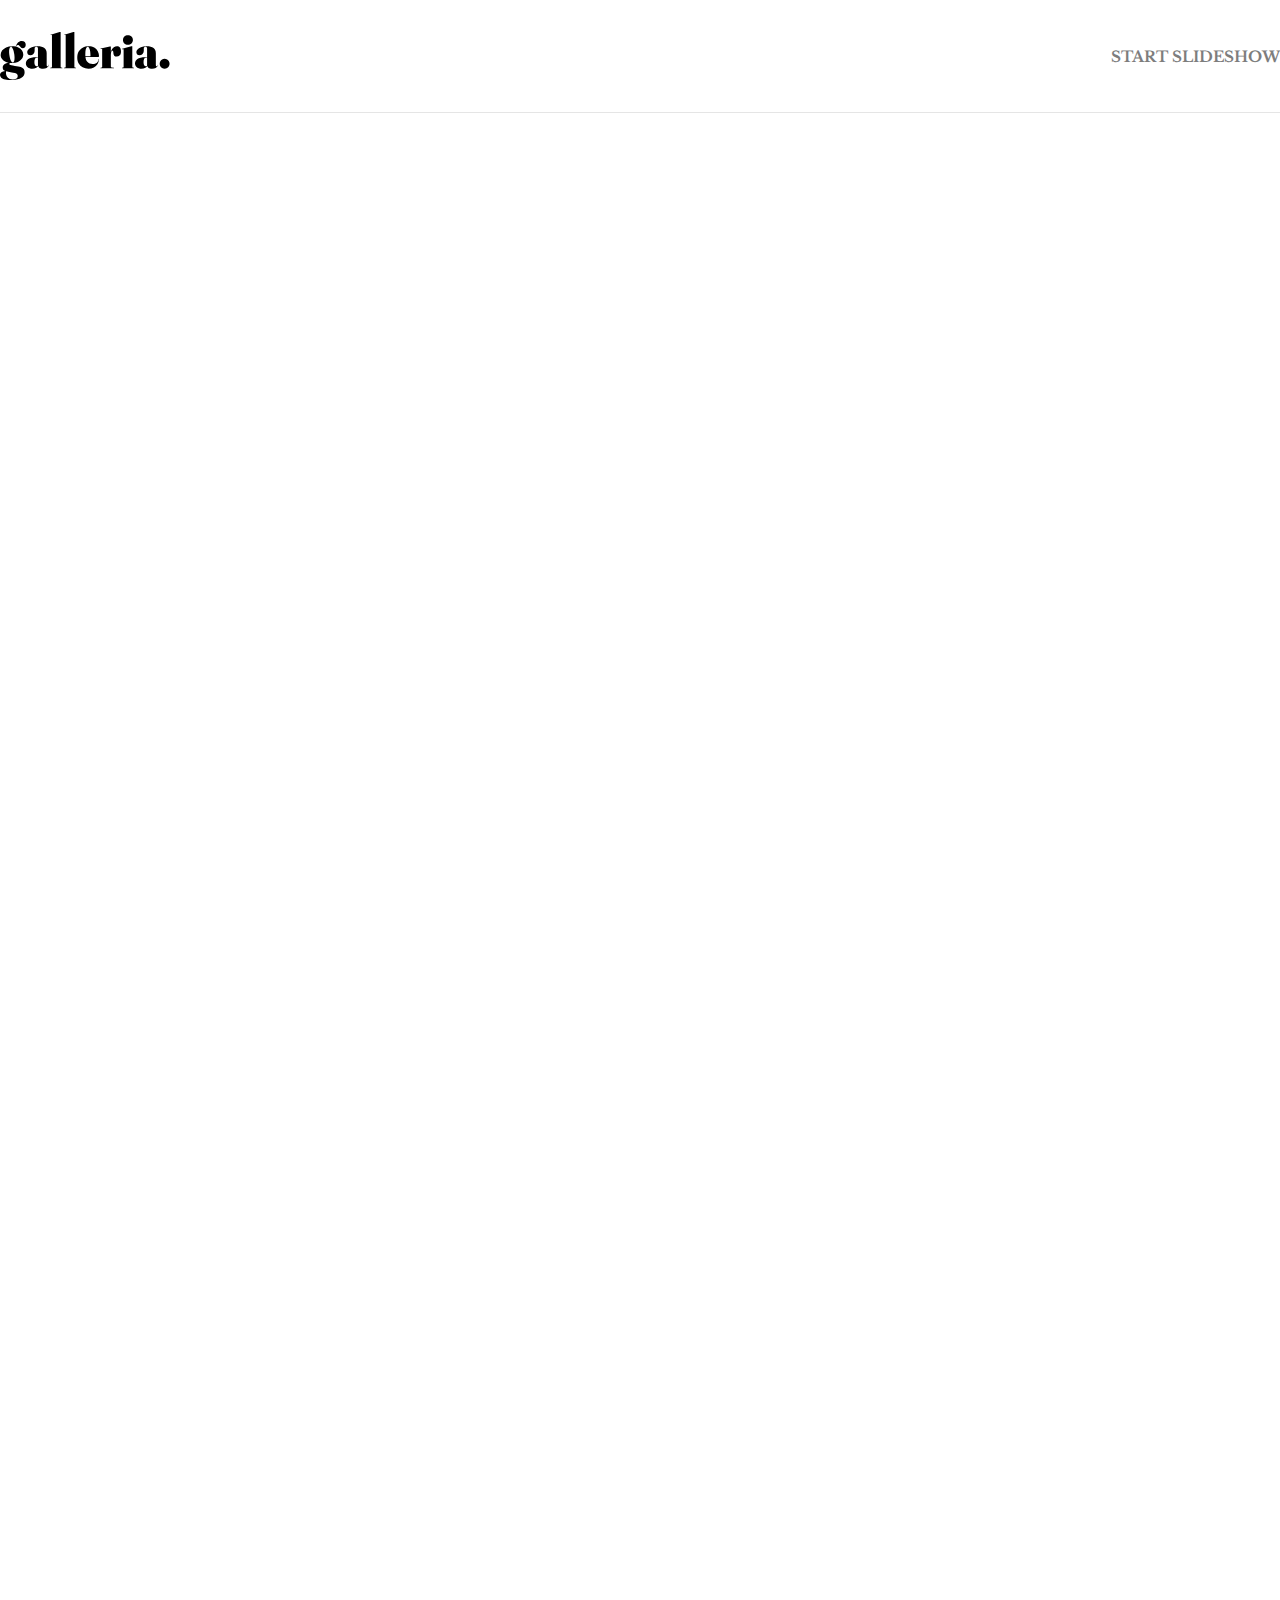
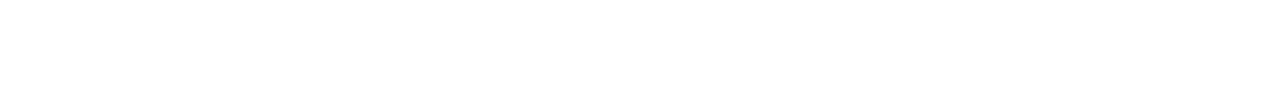
==== index.html @ 14815803 "initial build of website" ====
<!DOCTYPE html>
<html lang="en">
  <head>
    <meta charset="UTF-8" />
    <meta name="viewport" content="width=device-width, initial-scale=1.0" />

    <link
      rel="icon"
      type="image/png"
      sizes="32x32"
      href="./assets/favicon-32x32.png"
    />
    <script src="./scripts/app.js" defer></script>
    <link rel="stylesheet" href="./css/reset.css" />
    <link rel="stylesheet" href="./css/root.css" />
    <link rel="stylesheet" href="./css/main.css" />
    <link rel="preconnect" href="https://fonts.googleapis.com" />
    <link rel="preconnect" href="https://fonts.gstatic.com" crossorigin />
    <link
      href="https://fonts.googleapis.com/css2?family=Libre+Baskerville:ital,wght@0,400;0,700;1,400&display=swap"
      rel="stylesheet"
    />
    <script
      src="https://code.jquery.com/jquery-3.6.4.min.js"
      integrity="sha256-oP6HI9z1XaZNBrJURtCoUT5SUnxFr8s3BzRl+cbzUq8="
      crossorigin="anonymous"
    ></script>

    <title>Frontend Mentor | Galleria slideshow site</title>
  </head>
  <body>
    <header class="header-container">
      <img src="./assets/galleria..svg" alt="galleria.-logo" />
      <a href="" class="header-startslide subhead-1">START SLIDESHOW</a>
    </header>

    <div class="artists flex-container"></div>
  </body>
</html>
---- css/root.css ----
:root {
  --color-black: #000000;
  --color-darkgrey: #7d7d7d;
  --color-grey: #e5e5e5;
  --color-lightgrey: #f3f3f3;
  --color-white: #ffffff;
}

html,
body {
  width: 100vw;
  height: auto;
}

* {
  transition: 0.3s;
}

.display {
  font-family: "Libre Baskerville", sans-serif;
  font-size: 200px;
  line-height: 150px;
  font-weight: bold;
}

.heading-1 {
  font-family: "Libre Baskerville", sans-serif;
  font-size: 56px;
  line-height: 64px;
  font-weight: bold;
  color: var(--color-black);
}

.heading-2 {
  font-family: "Libre Baskerville", sans-serif;
  font-size: 24px;
  line-height: 29px;
  font-weight: bold;
  color: var(--color-black);
}

.heading-3 {
  font-family: "Libre Baskerville", sans-serif;
  font-size: 18px;
  line-height: 22px;
  font-weight: bold;
  color: var(--color-white);
}

.subhead-1 {
  font-family: "Libre Baskerville", sans-serif;
  font-size: 15px;
  line-height: 19px;
  font-weight: bold;
  color: var(--color-black);
}

.subhead-2 {
  font-family: "Libre Baskerville", sans-serif;
  font-size: 13px;
  line-height: 17px;
  font-weight: bold;
  color: var(--color-white);
}

.link-1 {
  font-family: "Libre Baskerville", sans-serif;
  font-size: 12px;
  line-height: 15px;
  letter-spacing: 2.5px;
  font-weight: bold;
  color: var(--color-black);
}

.link-2 {
  font-family: "Libre Baskerville", sans-serif;
  font-size: 9px;
  line-height: 11px;
  letter-spacing: 2px;
  font-weight: bold;
  color: var(--color-black);
}

.body {
  font-family: "Libre Baskerville", sans-serif;
  font-size: 14px;
  line-height: 28px;
  font-weight: bold;
  color: var(--color-black);
}
---- css/main.css ----
.header-container {
  width: 100%;
  max-width: 1440px;
  background-color: var(--color-white);
  display: flex;
  justify-content: space-between;
  align-items: center;
  margin: 0% 2.5%;
  padding: 2.5% 0;
  border-bottom: 1px solid var(--color-grey);
}

.header-container > a {
  color: var(--color-darkgrey);
  text-decoration: none;
}

.header-container > a:hover {
  color: var(--color-black);
}

/*------------------------------GRID CONTAINER-----------------------------*/

body {
  display: flex;
  justify-content: flex-start;
  flex-direction: column;
  align-items: center;
}

.flex-container {
  display: flex;
  flex-direction: column;
  gap: 20px;
  min-height: 1500px;
  max-height: 1500px;
  align-items: center;
  justify-content: space-between;
  flex-wrap: wrap;
  width: 1500px;
  margin: 40px 0;
}

.gallery-artist {
  width: 300px;
  height: fit-content;
  overflow: hidden;
  display: flex;
  flex-direction: column-reverse;
}

/* .gallery-artist h3 {
  position: relative;
  bottom: 70px;
  left: 10px;
  text-shadow: 3px 3px 5px black;
}

.gallery-artist p {
  position: relative;
  bottom: 30px;
  left: 10px;
  text-shadow: 3px 3px 5px black;
} */

.text-wrapper {
  position: relative;
  bottom: 70px;
  background-color: rgba(0, 0, 0, 30%);
  padding: 2px 2px 2px 10px;
  text-shadow: 3px 3px 5px black;
  box-shadow: 0 0 10px 10px rgba(0, 0, 0, 30%);
}

.gallery-artist img {
  width: 100%;
  height: auto;
  object-fit: cover;
}

.gallery-artist img:hover {
  width: 110%;
  height: auto;
}
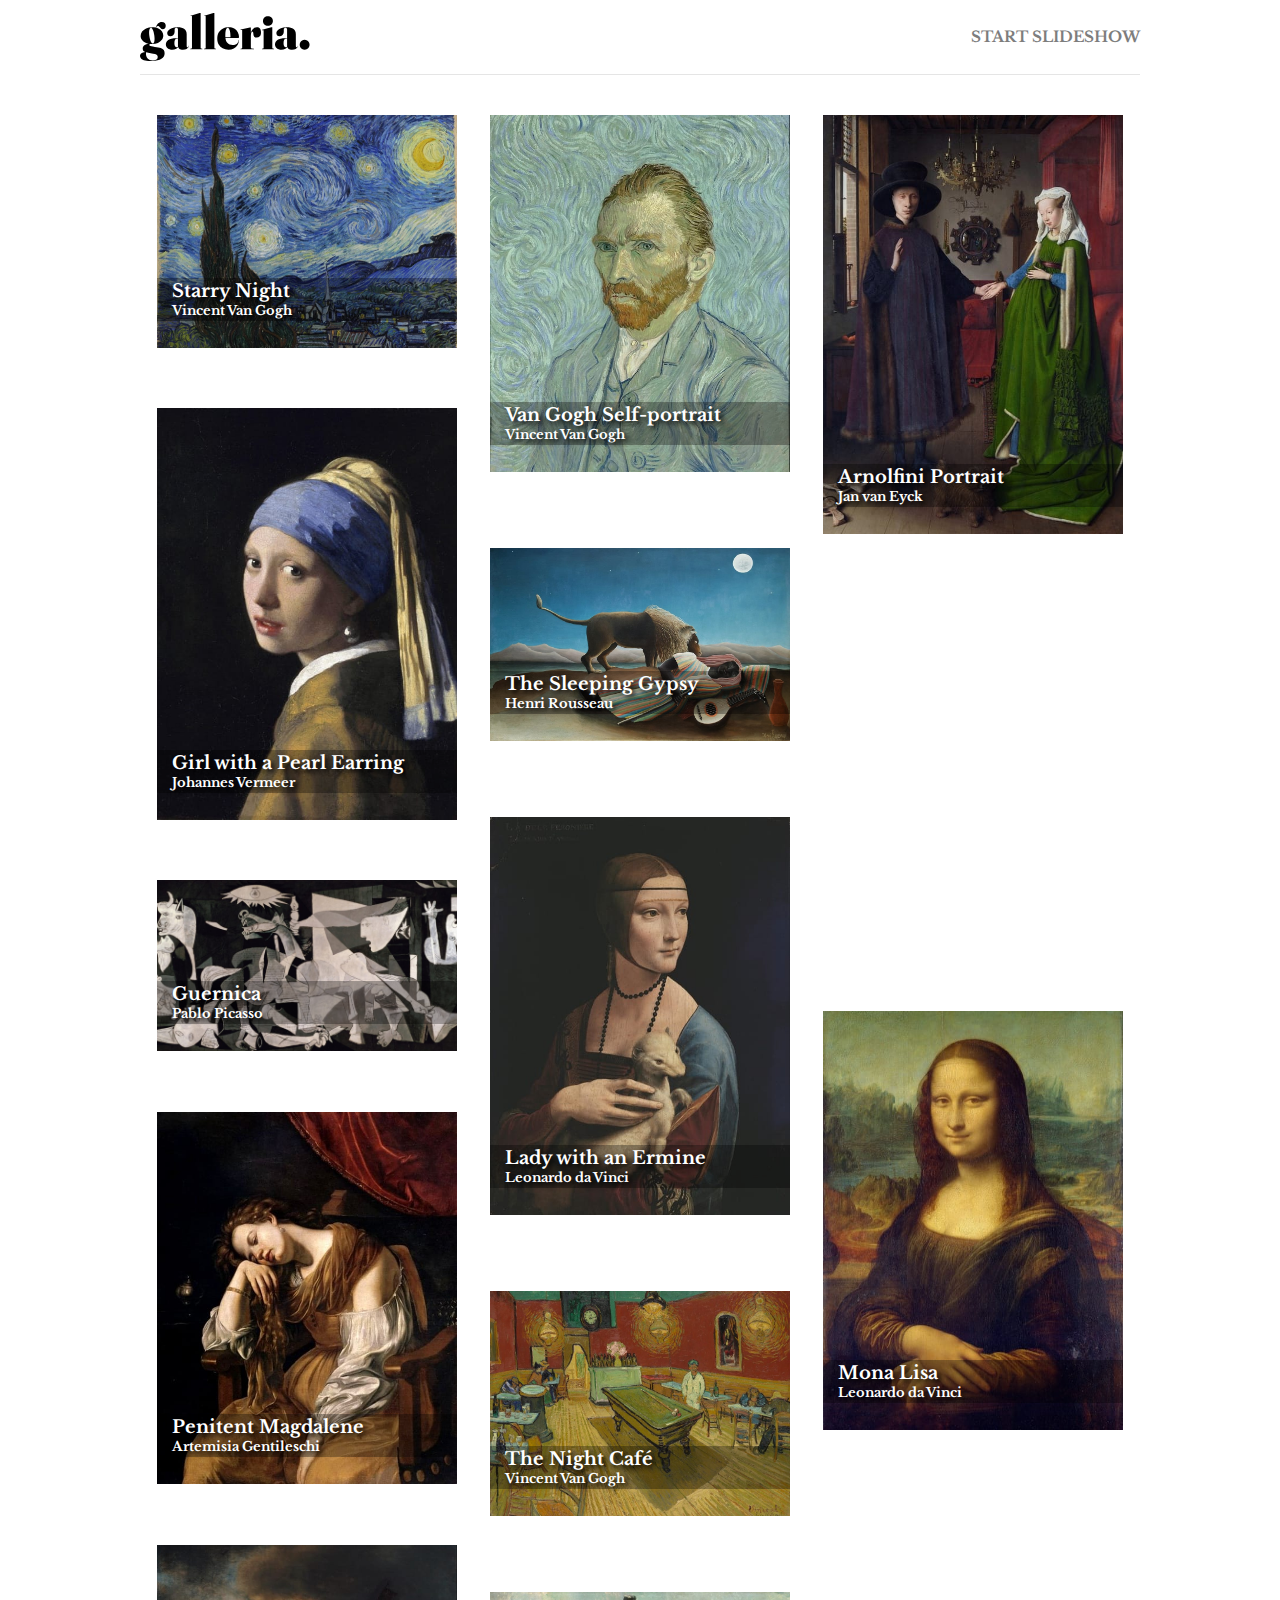
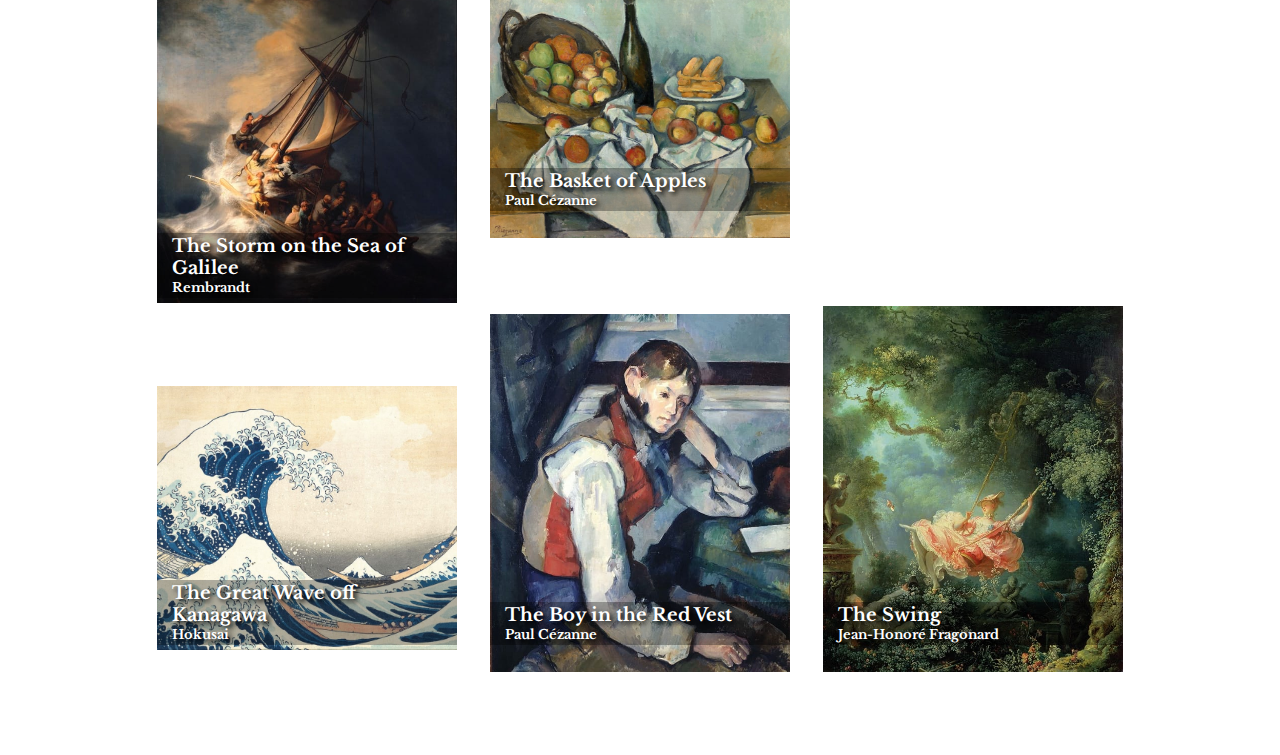
==== commit 46bdb439: "changed from JQ to 'fetch()'" ====
--- a/index.html
+++ b/index.html
@@ -14,17 +14,13 @@
     <link rel="stylesheet" href="./css/reset.css" />
     <link rel="stylesheet" href="./css/root.css" />
     <link rel="stylesheet" href="./css/main.css" />
+    <link rel="stylesheet" href="./css/mediaq.css" />
     <link rel="preconnect" href="https://fonts.googleapis.com" />
     <link rel="preconnect" href="https://fonts.gstatic.com" crossorigin />
     <link
       href="https://fonts.googleapis.com/css2?family=Libre+Baskerville:ital,wght@0,400;0,700;1,400&display=swap"
       rel="stylesheet"
     />
-    <script
-      src="https://code.jquery.com/jquery-3.6.4.min.js"
-      integrity="sha256-oP6HI9z1XaZNBrJURtCoUT5SUnxFr8s3BzRl+cbzUq8="
-      crossorigin="anonymous"
-    ></script>
 
     <title>Frontend Mentor | Galleria slideshow site</title>
   </head>
--- a/css/main.css
+++ b/css/main.css
@@ -6,7 +6,7 @@
   justify-content: space-between;
   align-items: center;
   margin: 0% 2.5%;
-  padding: 2.5% 0;
+  padding: 1% 0;
   border-bottom: 1px solid var(--color-grey);
 }
 
@@ -31,9 +31,7 @@
 .flex-container {
   display: flex;
   flex-direction: column;
-  gap: 20px;
-  min-height: 1500px;
-  max-height: 1500px;
+  height: 1500px;
   align-items: center;
   justify-content: space-between;
   flex-wrap: wrap;
@@ -49,27 +47,13 @@
   flex-direction: column-reverse;
 }
 
-/* .gallery-artist h3 {
-  position: relative;
-  bottom: 70px;
-  left: 10px;
-  text-shadow: 3px 3px 5px black;
-}
-
-.gallery-artist p {
-  position: relative;
-  bottom: 30px;
-  left: 10px;
-  text-shadow: 3px 3px 5px black;
-} */
-
 .text-wrapper {
   position: relative;
   bottom: 70px;
   background-color: rgba(0, 0, 0, 30%);
-  padding: 2px 2px 2px 10px;
+  padding: 2px 2px 2px 15px;
   text-shadow: 3px 3px 5px black;
-  box-shadow: 0 0 10px 10px rgba(0, 0, 0, 30%);
+  pointer-events: none;
 }
 
 .gallery-artist img {
@@ -81,4 +65,5 @@
 .gallery-artist img:hover {
   width: 110%;
   height: auto;
+  cursor: pointer;
 }
--- a/css/mediaq.css
+++ b/css/mediaq.css
@@ -0,0 +1,60 @@
+@media only screen and (max-width: 1600px) {
+  .flex-container {
+    height: 1500px;
+    width: 90vw;
+  }
+
+  .header-container {
+    max-width: 90vw;
+  }
+}
+
+@media only screen and (max-width: 1420px) {
+  .flex-container {
+    height: 2200px;
+    width: 1000px;
+  }
+
+  .header-container {
+    max-width: 1000px;
+  }
+  .artist {
+    height: auto;
+  }
+  .artist-wrapper {
+    flex-direction: column;
+    height: auto;
+  }
+}
+
+@media only screen and (max-width: 980px) {
+  .flex-container {
+    height: 3000px;
+    width: 660px;
+  }
+
+  .header-container {
+    max-width: 660px;
+  }
+}
+
+@media only screen and (max-width: 640px) {
+  .flex-container {
+    height: auto;
+    width: 90vw;
+  }
+
+  .header-container {
+    max-width: 90vw;
+  }
+}
+
+@media only screen and (max-width: 450px) {
+  .header-container {
+    max-width: 90vw;
+    flex-direction: column;
+    justify-content: center;
+    align-items: center;
+    gap: 20px;
+  }
+}
